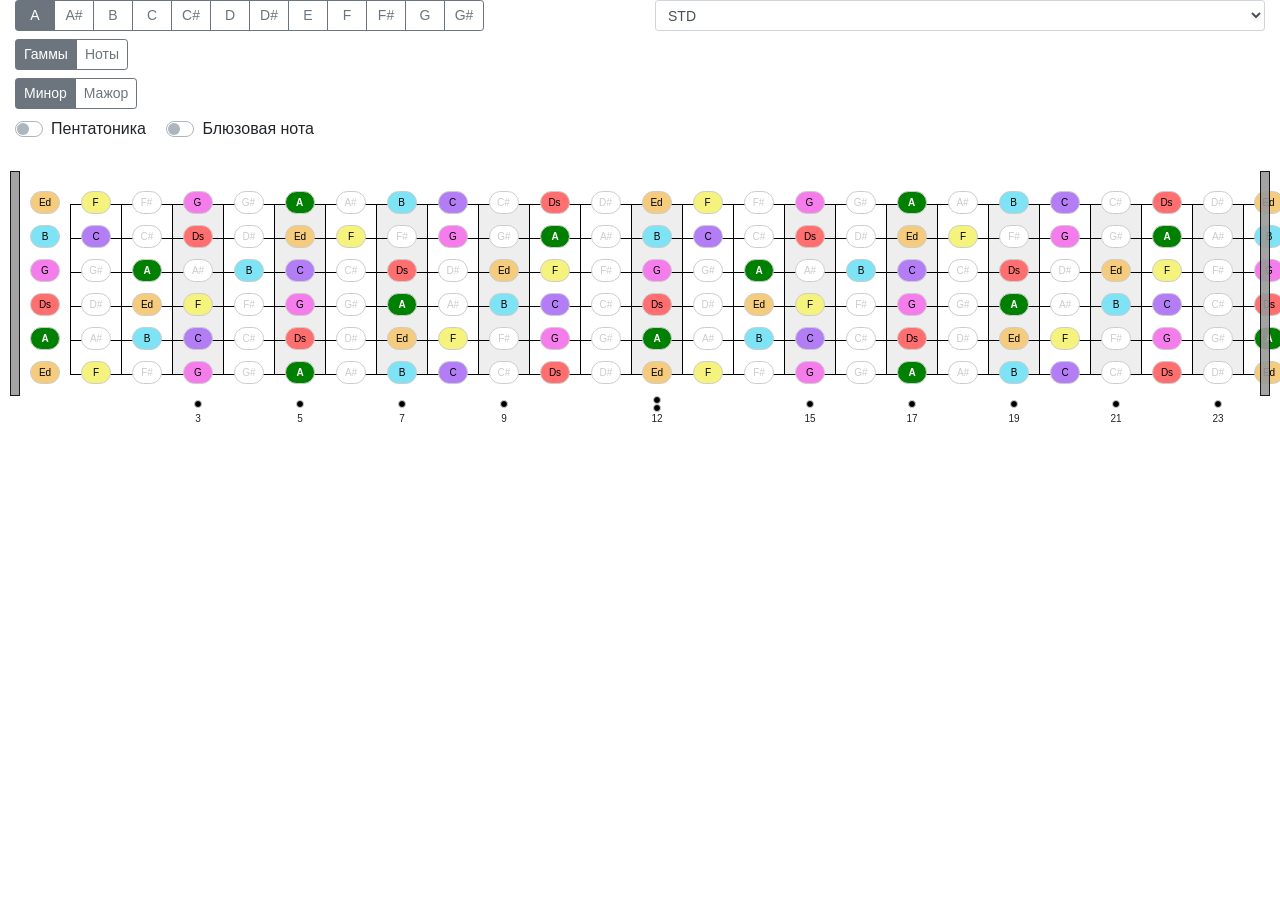
==== index.html @ bd9bd76b "Renamed to index.html" ====
<!DOCTYPE html>
<html>
<head>
	<title>Гриф</title>
	<link rel="stylesheet" href="css/bootstrap.min.css" >
	<link rel="stylesheet" href="css/bootstrap-toggle.min.css" >
	<link rel="stylesheet" href="css/neck.css" >

	<link rel="stylesheet" href="css/jquery-ui.min.css" >
	<link rel="stylesheet" href="css/jquery-ui.structure.css" >
	<link rel="stylesheet" href="css/jquery-ui.theme.css" >

	<script type="text/javascript" src="js/jquery-3.3.1.min.js"></script>
	<script type="text/javascript" src="js/bootstrap.bundle.min.js"></script>
	<script type="text/javascript" src="js/bootstrap-toggle.min.js"></script>
	<script type="text/javascript" src="js/jquery-ui.min.js"></script>
</head>
<body>

<div class="container-fluid">
	<div class="row">
		<div class="col">
			<div class="btn-group btn-group-toggle" id="key-switch" data-toggle="buttons">
				<label class="btn btn-sm btn-outline-secondary active"><input type="radio" name="key" value="A" checked> A</label>
				<label class="btn btn-sm btn-outline-secondary"><input type="radio" name="key" value="AS">A#</label>
				<label class="btn btn-sm btn-outline-secondary"><input type="radio" name="key" value="B">B</label>
				<label class="btn btn-sm btn-outline-secondary"><input type="radio" name="key" value="C">C</label>
				<label class="btn btn-sm btn-outline-secondary"><input type="radio" name="key" value="CS">C#</label>
				<label class="btn btn-sm btn-outline-secondary"><input type="radio" name="key" value="D">D</label>
				<label class="btn btn-sm btn-outline-secondary"><input type="radio" name="key" value="DS">D#</label>
				<label class="btn btn-sm btn-outline-secondary"><input type="radio" name="key" value="E">E</label>
				<label class="btn btn-sm btn-outline-secondary"><input type="radio" name="key" value="F">F</label>
				<label class="btn btn-sm btn-outline-secondary"><input type="radio" name="key" value="FS">F#</label>
				<label class="btn btn-sm btn-outline-secondary"><input type="radio" name="key" value="G">G</label>
				<label class="btn btn-sm btn-outline-secondary"><input type="radio" name="key" value="GS">G#</label>
			</div>
		</div>
		<div class="col">
			<select class="form-control form-control-sm" id="tuningSelect">
				
			</select>
		</div>
	</div>
	<div class="row mt-2">
		<div class="col">
			<div class="btn-group btn-group-toggle" data-toggle="buttons">
				<label class="btn btn-sm btn-outline-secondary active"><input type="radio" name="view-mode" value="scale" checked>Гаммы</label>
				<label class="btn btn-sm btn-outline-secondary"><input type="radio" name="view-mode" value="notes">Ноты</label>
			</div>
		</div>
	</div>	

	<div class="row mt-2 scale-controls">
		<div class="col">
			<div class="btn-group btn-group-toggle" id="harmony-switch" data-toggle="buttons">
				<label class="btn btn-sm btn-outline-secondary active"><input type="radio" name="harmony" value="min" checked>Минор</label>
				<label class="btn btn-sm btn-outline-secondary"><input type="radio" name="harmony" value="maj">Мажор</label>
			</div>
		</div>
	</div>
	<div class="row mt-2 scale-controls" style="margin-bottom: 30px">
		<div class="col">
			<div class="custom-control custom-switch custom-control-inline">
			  <input type="checkbox" class="custom-control-input" id="pent">
			  <label class="custom-control-label" for="pent">Пентатоника</label>
			</div>
			<div class="custom-control custom-switch custom-control-inline">
			  <input type="checkbox" class="custom-control-input" id="blues">
			  <label class="custom-control-label" for="blues">Блюзовая нота</label>
			</div>

		</div>
	</div>


</div>

<div class="overflow left" ></div>
<div class="overflow right"></div>
<table id="neck" cellspacing="0"></table>

<script type="text/javascript">
var _KEY = "A";
var _HARMONY = "min";
var _MODE = "scale"; //notes

var fretsCount = 26;
var notes = ["A", "A#", "B", "C", "C#", "D", "D#", "E", "F", "F#", "G", "G#"];
//			  0    1     2    3    4     5    6     7    8    9     10   11

var strings;
var tunings = {
	"STD": [7, 2, 10, 5, 0, 7],
	"Dropped D": [7, 2, 10, 5, 0, 5],
	"C Tuning": [3, 10, 6, 1, 8, 3]
};

var exclPent = {
	"min":  [2,6],
	"maj":  [4,7]	
}

var bluesPos = {
	"min": 5,
	"maj": 3		
}

var scales = {
	"min":  [0, 2, 1, 2, 2, 1, 2],
	"maj":  [0, 2, 2, 1, 2, 2, 2]
}

var sdmn = 4;
var dmn = 5;

var getNote = function(string, fret){
	var pos = (string + fret)%12;
	return notes[pos];
}

var drawNeck = function(){
	return new Promise((resolve, reject)=>{
		strings.forEach((string, ind)=>{
			var $row = $("<tr  class='"+string+"'/>");
			for(i=0; i<fretsCount+1; i++){
				var $cell = $("<td><div class='"+getNote(string, i).replace("#", "S")+"'><span>"+getNote(string, i)+"</span></div></td>");
				if(ind > 0 && [3,5,7,9,12,15,17,19,21,23,26].indexOf(i) >= 0){$cell.addClass("grey");}
				$row.append($cell);
			}
			$("#neck").append($row);
		});

		var $row = $("<tr class='marks'/>");
		for(i=0; i<fretsCount+1; i++){
			if([3,5,7,9,12,15,17,19,21,23,26].indexOf(i) >= 0){
				$row.append("<td><div class='fred-mark'/>"+((i == 12 || i == 26) ? "<div class='fred-mark'/>" : "") +"</td>");
			}else{
				$row.append("<td></td>");
			}
		}
		$("#neck").append($row);
		var $row = $("<tr class='numbers'/>");
		for(i=0; i<fretsCount+1; i++){
			if([3,5,7,9,12,15,17,19,21,23,26].indexOf(i) >= 0){
				$row.append("<td>"+i+"</td>");
			}else{
				$row.append("<td></td>");
			}
		}
		$("#neck").append($row);
		resolve();
	})
};

var reset = function(){
	// $("#neck div").removeClass("active")
	// 	.removeClass("key")
	// 	.removeClass("blues");
	$("#neck tr").remove();
}

var getNoteByPos = function(pos){
	if(pos > 11)
		return notes[pos-12];
	else if (pos < 0)
		return notes[pos+12];
	return notes[pos];
}

var getBem = function(note){
	return getNoteByPos(notes.indexOf(note) - 2);
}

var drawScale = function(k, h){
	var selected = [];
	var kp = notes.indexOf(k);
	var sc = scales[h];
	var bluesNote = "notexists";
	sc.forEach((inc, ind)=>{
		kp += inc;
		if($("#pent").is(":checked") && exclPent[h].indexOf((ind+1)) >= 0){
			//return; // do nothing
		} else {
			selected.push(getNoteByPos(kp).replace("#", "S"));
		}

		if(sdmn == ind+1){
			$("div."+getNoteByPos(kp).replace("#", "S")+">span").text(getNoteByPos(kp) + "s");
		}

		if(dmn == ind+1){
			$("div."+getNoteByPos(kp).replace("#", "S")+">span").text(getNoteByPos(kp) + "d");			
		}

		if($("#blues").is(":checked") && bluesPos[h] == ind){
			bluesNote = getBem(getNoteByPos(kp)).replace("#", "S");
		}
	})

	selected.forEach((note)=>{
		$("div."+note).addClass("active");
	});

	$("div."+k).addClass("key");
	$("div."+bluesNote).addClass("active");
	$("div."+bluesNote).addClass("blues");
};

$(()=>{
	$("#tuningSelect").change((e)=>{
		strings = tunings[$(e.target).find("option:selected").val()];
		reset(); drawNeck().then(()=>{drawScale(_KEY, _HARMONY);});
	})

	Object.keys(tunings).forEach((key)=>{
		$("#tuningSelect").append($("<option />").val(key).text(key));
	});

	$("#tuningSelect option").children().first().attr("selected", true);
	strings = tunings[$("#tuningSelect").children().first().val()];

	$("#key-switch label").on('click', (event)=>{
		_KEY = $(event.target).find("input").val();
		reset(); drawNeck().then(()=>{drawScale(_KEY, _HARMONY);});
	});

	$("#harmony-switch label").on('click', (event)=>{
		_HARMONY = $(event.target).find("input").val();
		reset(); drawNeck().then(()=>{drawScale(_KEY, _HARMONY);});
	});

	$("#pent").on("change", ()=>{reset(); drawNeck().then(()=>{drawScale(_KEY, _HARMONY);});});
	$("#blues").on("change", ()=>{reset(); drawNeck().then(()=>{drawScale(_KEY, _HARMONY);});});

	drawNeck()
	.then(()=>{
		drawScale(_KEY, _HARMONY);
	});

	$( ".overflow" ).resizable({
		handles: "e, w"
	});
})

</script>
</body>
</html>
---- css/neck.css ----
table{
	margin: 0 auto 0;
	float: left;
	width: 1200px;
	position: fixed;
	left: 20px;
}
table tr:first-child td{
	border-left: none;
	border-right: none;
}

table tr.marks td, table tr.numbers td{
	border: none;
	padding-top: 3px;
	height: 30px;
}
div.fred-mark{
	border-radius: 10px;
	width: 3px;
	height: 3px;
	background-color: #000;
	margin: 0 auto;
}


table td{
	border-left: 1px solid black;
	border-right: 1px solid black;
	border-bottom: 1px solid black;
	font-size: 10px;
	text-align: center;
	padding:5px 10px;
}

table td:first-child {
	border: none;
}

table td > div{
	border: 1px solid #CCC;
	border-radius: 20px;
	position: relative;
	top: 15px;
	background-color: #FFF;
	width: 30px;
	padding: 3px;
	color: #CCC;
}

div.active{color: #000; opacity: 1;}
div.active.A{background-color: #b27df5}
div.active.AS{background-color: #b27df5}

div.active.B{background-color: #7de3f5}

div.active.C{background-color: #b27df5}
div.active.CS{background-color: #d7c0f5}

div.active.D{background-color: #ff6f6f}
div.active.DS{background-color: #ffb6b6}

div.active.E{background-color: #f5cc7d}

div.active.F{background-color: #f5f27d}
div.active.FS{background-color: #f5f27d}

div.active.G{background-color: #f57deb}
div.active.GS{background-color: #f57deb}

div.AS > span,
div.CS > span,
div.DS > span,
div.FS > span,
div.GS > span {
	/*opacity: 0.4;*/
}

div.active.key {
	font-weight: bold;
	background-color: green;
	color: #FFF;
}

div.active.blues {
	font-weight: bold;
	background-color: red;
	color: #FFF;
}

td.grey{
	background-color: #EEE;
}

/* CONTROLS */
#key-switch > label{
	width: 40px;
}

.overflow {
	border: 1px solid black;
	margin: 0 10px;
	background-color: #999;
	opacity: 0.9;
	width: 10px;
	float: left;
    height: 225px;
    position: relative !important;
    z-index: 10000;
}

.overflow.right {
	float: right;
}
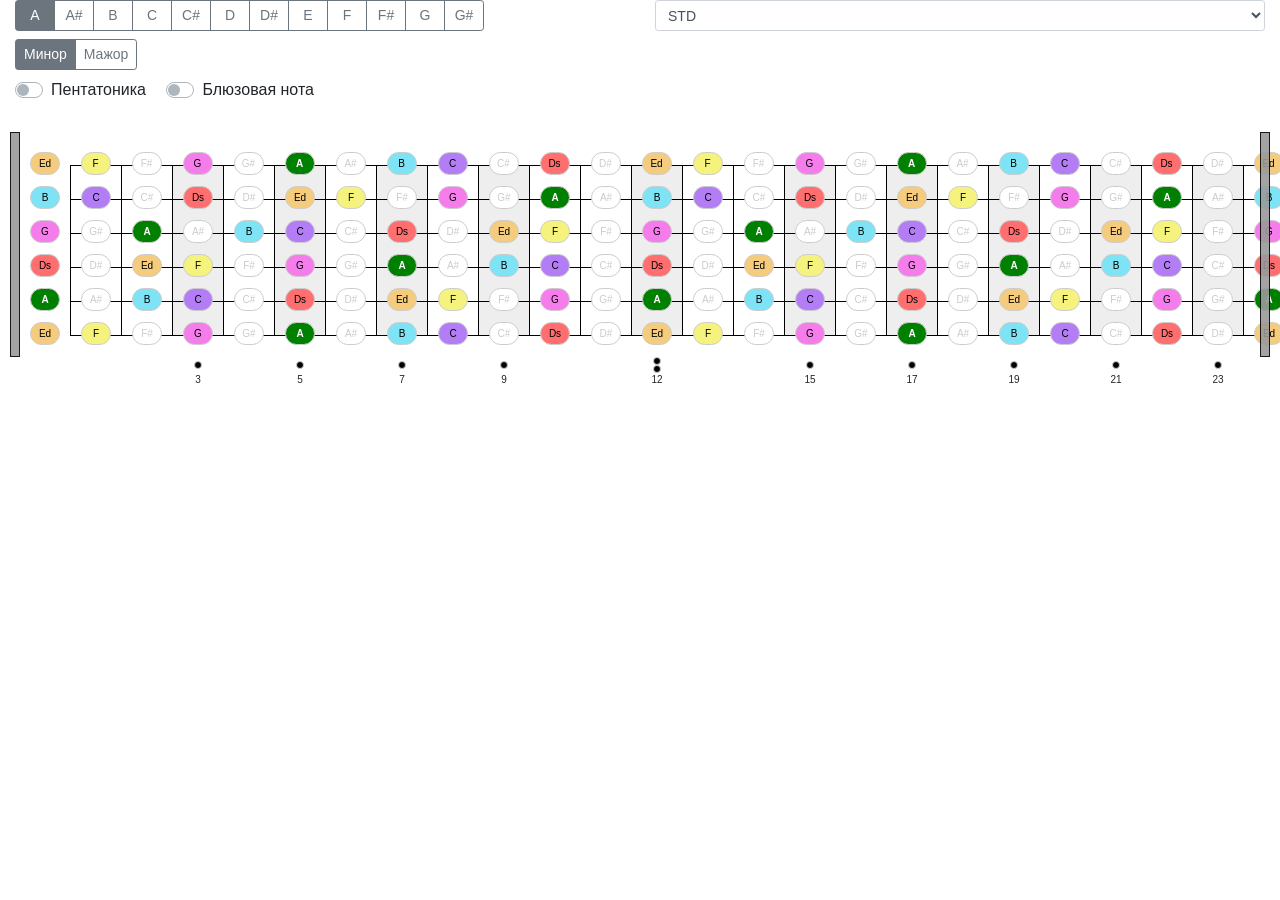
==== commit 10c9322b: "Removed scale/note selection" ====
--- a/index.html
+++ b/index.html
@@ -41,6 +41,7 @@
 			</select>
 		</div>
 	</div>
+	<!--
 	<div class="row mt-2">
 		<div class="col">
 			<div class="btn-group btn-group-toggle" data-toggle="buttons">
@@ -49,6 +50,7 @@
 			</div>
 		</div>
 	</div>	
+-->
 
 	<div class="row mt-2 scale-controls">
 		<div class="col">
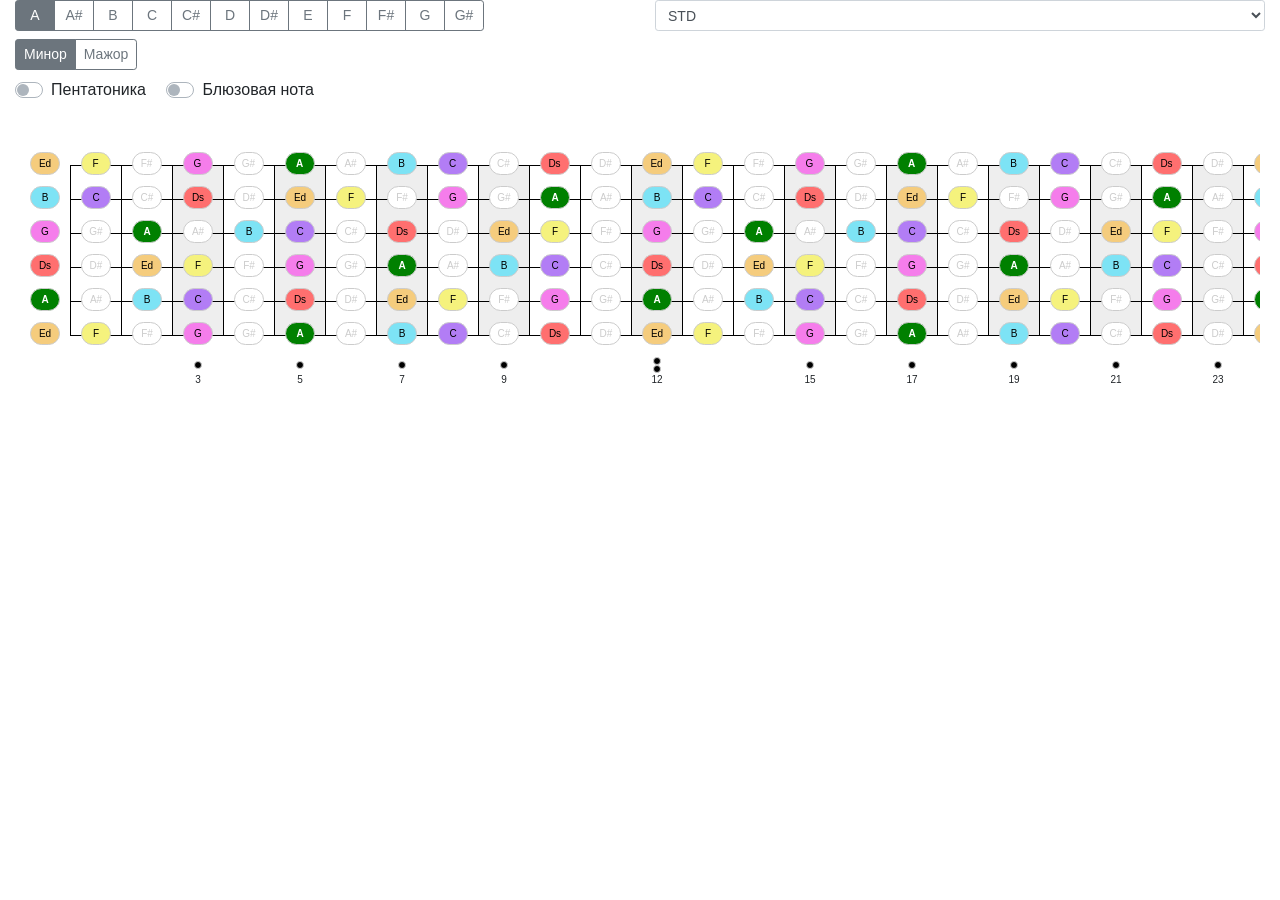
==== commit 3c77ae63: "It should be possible to scroll neck on small screens." ====
--- a/index.html
+++ b/index.html
@@ -77,9 +77,12 @@
 
 </div>
 
-<div class="overflow left" ></div>
+<!--<div class="overflow left" ></div>
 <div class="overflow right"></div>
+-->
+<div id="table-holder">
 <table id="neck" cellspacing="0"></table>
+</div>
 
 <script type="text/javascript">
 var _KEY = "A";
--- a/css/neck.css
+++ b/css/neck.css
@@ -1,9 +1,14 @@
+#table-holder{
+    display: block;
+    overflow-x: scroll;
+    margin-left: 20px;
+    margin-right: 20px;
+}
+
 table{
 	margin: 0 auto 0;
 	float: left;
 	width: 1200px;
-	position: fixed;
-	left: 20px;
 }
 table tr:first-child td{
 	border-left: none;
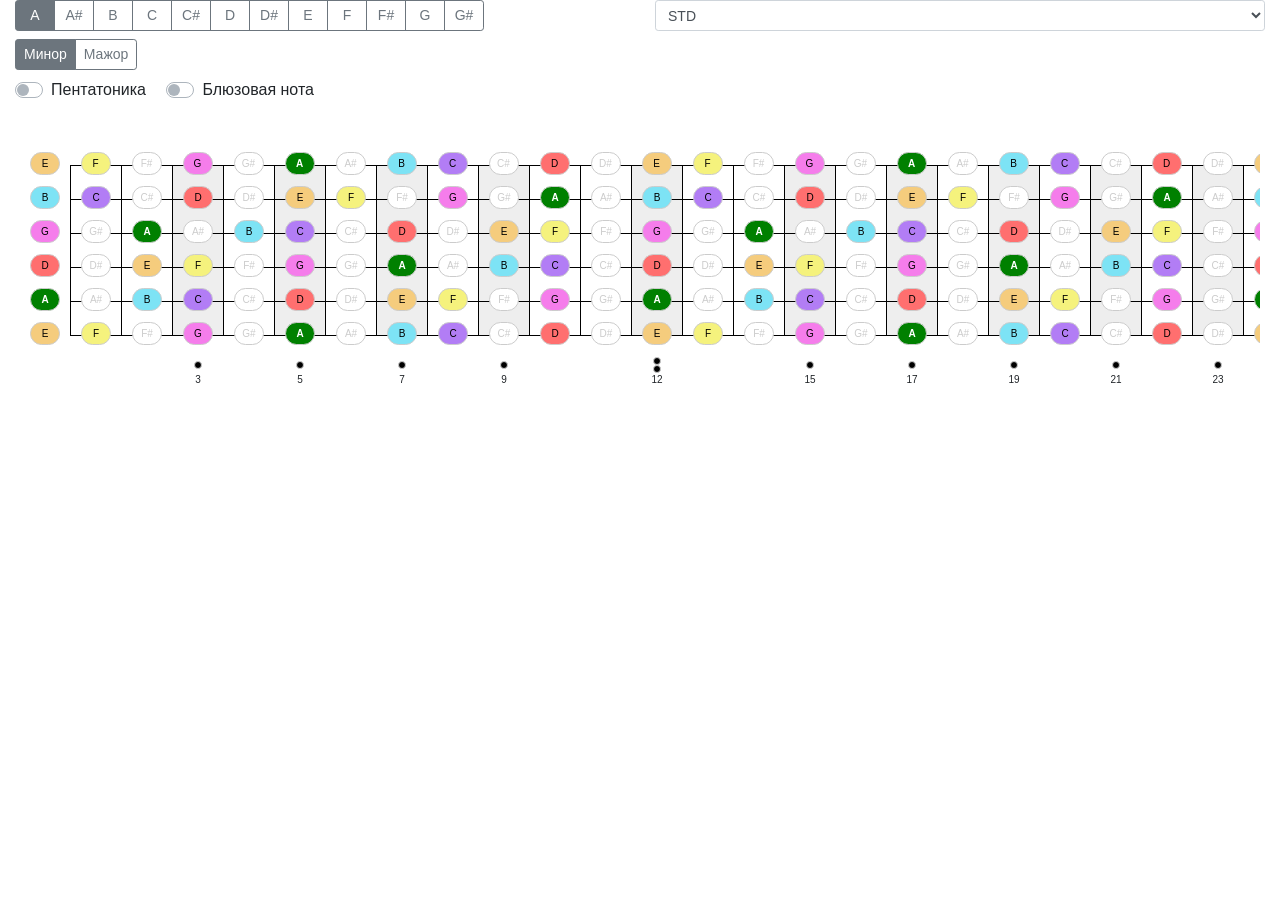
==== commit 002faae3: "Fixed issue with # notes" ====
--- a/index.html
+++ b/index.html
@@ -22,17 +22,17 @@
 		<div class="col">
 			<div class="btn-group btn-group-toggle" id="key-switch" data-toggle="buttons">
 				<label class="btn btn-sm btn-outline-secondary active"><input type="radio" name="key" value="A" checked> A</label>
-				<label class="btn btn-sm btn-outline-secondary"><input type="radio" name="key" value="AS">A#</label>
+				<label class="btn btn-sm btn-outline-secondary"><input type="radio" name="key" value="A#">A#</label>
 				<label class="btn btn-sm btn-outline-secondary"><input type="radio" name="key" value="B">B</label>
 				<label class="btn btn-sm btn-outline-secondary"><input type="radio" name="key" value="C">C</label>
-				<label class="btn btn-sm btn-outline-secondary"><input type="radio" name="key" value="CS">C#</label>
+				<label class="btn btn-sm btn-outline-secondary"><input type="radio" name="key" value="C#">C#</label>
 				<label class="btn btn-sm btn-outline-secondary"><input type="radio" name="key" value="D">D</label>
-				<label class="btn btn-sm btn-outline-secondary"><input type="radio" name="key" value="DS">D#</label>
+				<label class="btn btn-sm btn-outline-secondary"><input type="radio" name="key" value="D#">D#</label>
 				<label class="btn btn-sm btn-outline-secondary"><input type="radio" name="key" value="E">E</label>
 				<label class="btn btn-sm btn-outline-secondary"><input type="radio" name="key" value="F">F</label>
-				<label class="btn btn-sm btn-outline-secondary"><input type="radio" name="key" value="FS">F#</label>
+				<label class="btn btn-sm btn-outline-secondary"><input type="radio" name="key" value="F#">F#</label>
 				<label class="btn btn-sm btn-outline-secondary"><input type="radio" name="key" value="G">G</label>
-				<label class="btn btn-sm btn-outline-secondary"><input type="radio" name="key" value="GS">G#</label>
+				<label class="btn btn-sm btn-outline-secondary"><input type="radio" name="key" value="G#">G#</label>
 			</div>
 		</div>
 		<div class="col">
@@ -189,6 +189,7 @@
 			selected.push(getNoteByPos(kp).replace("#", "S"));
 		}
 
+/*
 		if(sdmn == ind+1){
 			$("div."+getNoteByPos(kp).replace("#", "S")+">span").text(getNoteByPos(kp) + "s");
 		}
@@ -196,7 +197,7 @@
 		if(dmn == ind+1){
 			$("div."+getNoteByPos(kp).replace("#", "S")+">span").text(getNoteByPos(kp) + "d");			
 		}
-
+*/		
 		if($("#blues").is(":checked") && bluesPos[h] == ind){
 			bluesNote = getBem(getNoteByPos(kp)).replace("#", "S");
 		}
--- a/css/neck.css
+++ b/css/neck.css
@@ -54,6 +54,7 @@
 }
 
 div.active{color: #000; opacity: 1;}
+
 div.active.A{background-color: #b27df5}
 div.active.AS{background-color: #b27df5}
 
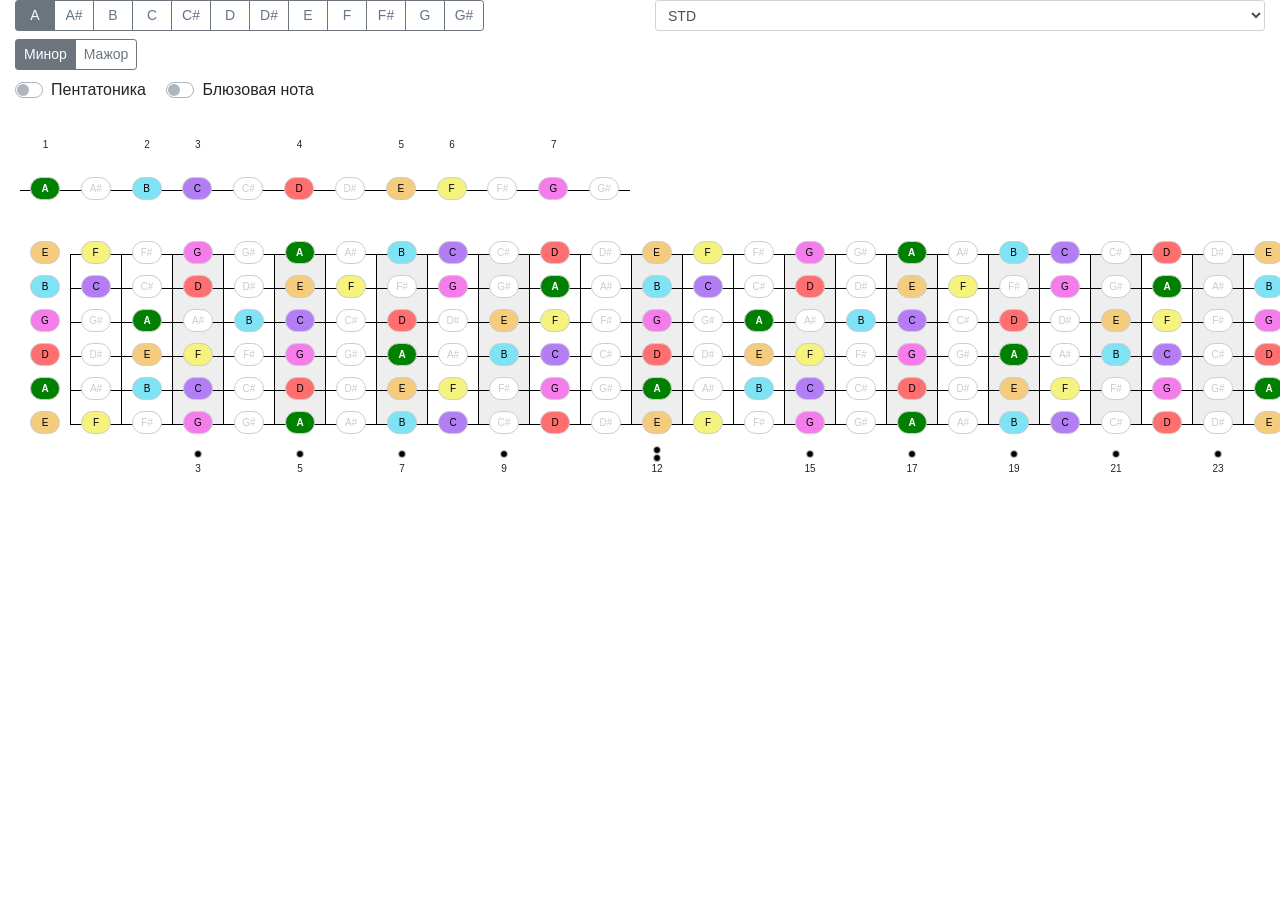
==== commit 0506cb3f: "- Added scale steps numbers visualization" ====
--- a/index.html
+++ b/index.html
@@ -80,6 +80,14 @@
 <!--<div class="overflow left" ></div>
 <div class="overflow right"></div>
 -->
+
+<div id="scale-notes-holder">
+	<table id="scale-notes" cellspacing="0">
+		
+	</table>
+</div>
+
+
 <div id="table-holder">
 <table id="neck" cellspacing="0"></table>
 </div>
@@ -157,11 +165,49 @@
 	})
 };
 
+var drawNotes = function(k, h){
+	return new Promise((resolve, reject)=>{
+		var $row = $("<tr/>");
+		start = notes.indexOf(k);
+
+		var sc = scales[h];
+		var step = 1;
+		sc.forEach((s, ind)=>{
+			for (i=1; i<s; i++){
+				$row.append("<td/>")
+			}
+			$row.append("<td>"+step+"</td>");
+			step++;
+		})
+
+		// notes.forEach((note, ind)=>{
+		// 	$row.append("<td>"+(ind+1)+"</td>")
+		// })
+
+		$("#scale-notes").append($row);
+
+		$row = $("<tr/>");
+		for(i=start; i<notes.length; i++){
+			var $cell = $("<td><div class='"+notes[i].replace("#", "S")+"'><span>"+notes[i]+"</span></div></td>");
+			$row.append($cell)
+		}
+
+		for(i=0; i<start; i++){
+			var $cell = $("<td><div class='"+notes[i].replace("#", "S")+"'><span>"+notes[i]+"</span></div></td>");
+			$row.append($cell)
+		}
+
+		$("#scale-notes").append($row);
+		resolve();
+	})
+}
+
 var reset = function(){
 	// $("#neck div").removeClass("active")
 	// 	.removeClass("key")
 	// 	.removeClass("blues");
 	$("#neck tr").remove();
+	$("#scale-notes tr").remove();
 }
 
 var getNoteByPos = function(pos){
@@ -207,15 +253,17 @@
 		$("div."+note).addClass("active");
 	});
 
-	$("div."+k).addClass("key");
+	$("div."+k.replace("#", "S")).addClass("key");
 	$("div."+bluesNote).addClass("active");
 	$("div."+bluesNote).addClass("blues");
+
+
 };
 
 $(()=>{
 	$("#tuningSelect").change((e)=>{
 		strings = tunings[$(e.target).find("option:selected").val()];
-		reset(); drawNeck().then(()=>{drawScale(_KEY, _HARMONY);});
+		reset(); drawNeck().then(drawNotes(_KEY, _HARMONY).then(()=>{drawScale(_KEY, _HARMONY);}))
 	})
 
 	Object.keys(tunings).forEach((key)=>{
@@ -227,25 +275,25 @@
 
 	$("#key-switch label").on('click', (event)=>{
 		_KEY = $(event.target).find("input").val();
-		reset(); drawNeck().then(()=>{drawScale(_KEY, _HARMONY);});
+		reset(); drawNeck().then(drawNotes(_KEY, _HARMONY).then(()=>{drawScale(_KEY, _HARMONY);}))
 	});
 
 	$("#harmony-switch label").on('click', (event)=>{
 		_HARMONY = $(event.target).find("input").val();
-		reset(); drawNeck().then(()=>{drawScale(_KEY, _HARMONY);});
+		reset(); drawNeck().then(drawNotes(_KEY, _HARMONY).then(()=>{drawScale(_KEY, _HARMONY);}))
 	});
 
-	$("#pent").on("change", ()=>{reset(); drawNeck().then(()=>{drawScale(_KEY, _HARMONY);});});
-	$("#blues").on("change", ()=>{reset(); drawNeck().then(()=>{drawScale(_KEY, _HARMONY);});});
-
-	drawNeck()
-	.then(()=>{
-		drawScale(_KEY, _HARMONY);
-	});
-
-	$( ".overflow" ).resizable({
+	$("#pent").on("change", ()=>{reset(); drawNeck().then(drawNotes(_KEY, _HARMONY).then(()=>{drawScale(_KEY, _HARMONY);}))});
+	$("#blues").on("change", ()=>{reset(); drawNeck().then(drawNotes(_KEY, _HARMONY).then(()=>{drawScale(_KEY, _HARMONY);}))});
+
+	drawNeck().then(drawNotes(_KEY, _HARMONY).then(()=>{drawScale(_KEY, _HARMONY);}));
+
+	/*$( ".overflow" ).resizable({
 		handles: "e, w"
-	});
+	});*/
+
+
+
 })
 
 </script>
--- a/css/neck.css
+++ b/css/neck.css
@@ -3,7 +3,25 @@
     overflow-x: scroll;
     margin-left: 20px;
     margin-right: 20px;
+    float: left;
+    margin-top: 30px;
 }
+
+#scale-notes-holder {
+    display: block;
+    margin-left: 20px;
+    margin-right: 20px;
+}
+
+#scale-notes-holder table{
+	width: 610px;
+	border-bottom: 1px solid black;
+}
+
+#scale-notes-holder table td{
+	border: none;
+}
+
 
 table{
 	margin: 0 auto 0;
@@ -38,7 +56,7 @@
 	padding:5px 10px;
 }
 
-table td:first-child {
+#table-holder table td:first-child {
 	border: none;
 }
 
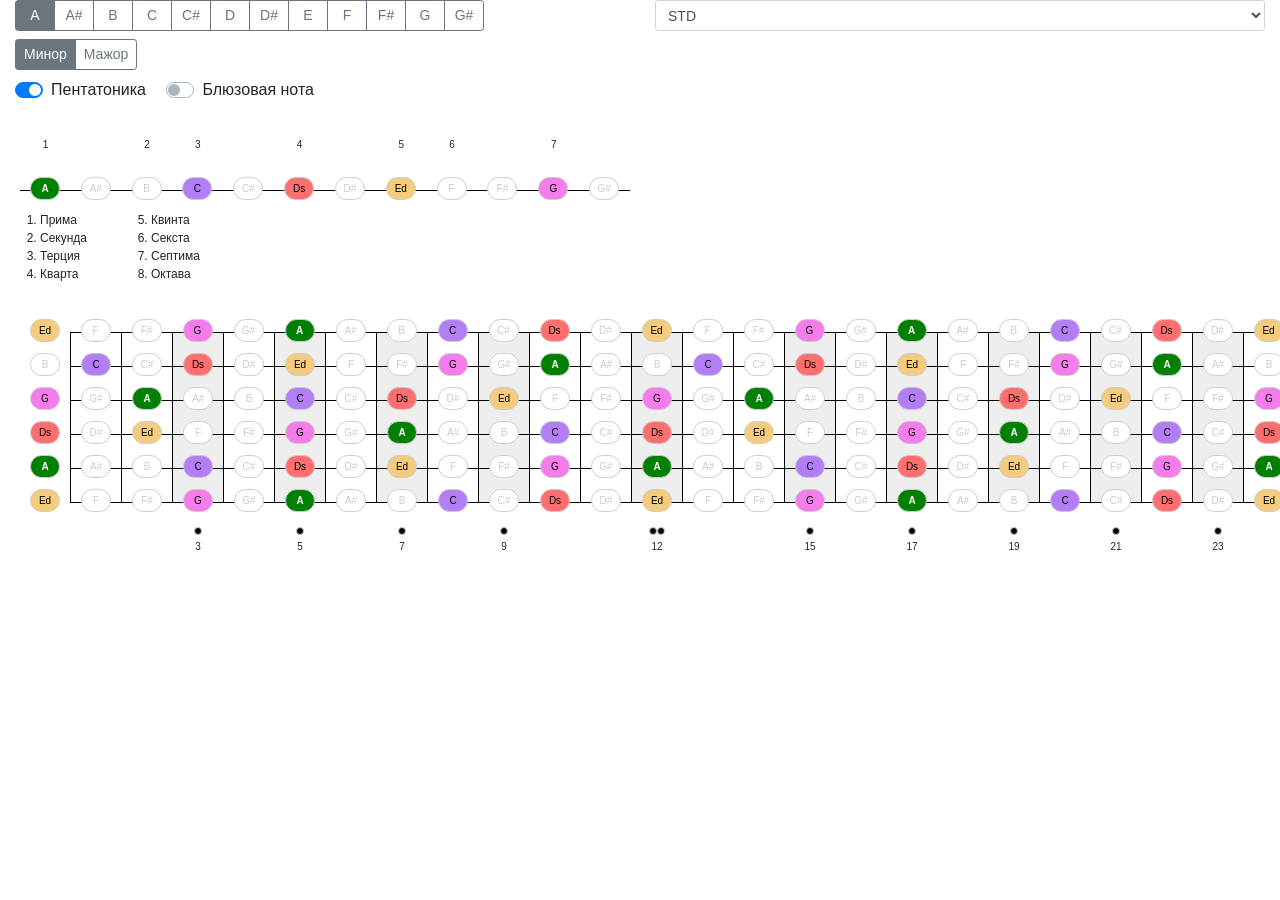
==== commit 480e234a: "- Small cosmetical changes on UI. - JS code moved to separate file." ====
--- a/index.html
+++ b/index.html
@@ -14,6 +14,8 @@
 	<script type="text/javascript" src="js/bootstrap.bundle.min.js"></script>
 	<script type="text/javascript" src="js/bootstrap-toggle.min.js"></script>
 	<script type="text/javascript" src="js/jquery-ui.min.js"></script>
+
+	<script type="text/javascript" src="js/neck.js"></script>
 </head>
 <body>
 
@@ -63,7 +65,7 @@
 	<div class="row mt-2 scale-controls" style="margin-bottom: 30px">
 		<div class="col">
 			<div class="custom-control custom-switch custom-control-inline">
-			  <input type="checkbox" class="custom-control-input" id="pent">
+			  <input type="checkbox" class="custom-control-input" id="pent" checked>
 			  <label class="custom-control-label" for="pent">Пентатоника</label>
 			</div>
 			<div class="custom-control custom-switch custom-control-inline">
@@ -82,220 +84,26 @@
 -->
 
 <div id="scale-notes-holder">
-	<table id="scale-notes" cellspacing="0">
-		
-	</table>
+	<table id="scale-notes" cellspacing="0"></table>
 </div>
 
+<div style="display: block; clear:both;">
+<ol style="font-size: 12px; columns: 2; width: 250px;">
+	<li>Прима</li>
+	<li>Секунда</li>
+	<li>Терция</li>
+	<li>Кварта</li>
+	<li>Квинта</li>
+	<li>Секста</li>
+	<li>Септима</li>
+	<li>Октава</li>
+</ol>
+</div>
 
 <div id="table-holder">
 <table id="neck" cellspacing="0"></table>
 </div>
 
-<script type="text/javascript">
-var _KEY = "A";
-var _HARMONY = "min";
-var _MODE = "scale"; //notes
 
-var fretsCount = 26;
-var notes = ["A", "A#", "B", "C", "C#", "D", "D#", "E", "F", "F#", "G", "G#"];
-//			  0    1     2    3    4     5    6     7    8    9     10   11
-
-var strings;
-var tunings = {
-	"STD": [7, 2, 10, 5, 0, 7],
-	"Dropped D": [7, 2, 10, 5, 0, 5],
-	"C Tuning": [3, 10, 6, 1, 8, 3]
-};
-
-var exclPent = {
-	"min":  [2,6],
-	"maj":  [4,7]	
-}
-
-var bluesPos = {
-	"min": 5,
-	"maj": 3		
-}
-
-var scales = {
-	"min":  [0, 2, 1, 2, 2, 1, 2],
-	"maj":  [0, 2, 2, 1, 2, 2, 2]
-}
-
-var sdmn = 4;
-var dmn = 5;
-
-var getNote = function(string, fret){
-	var pos = (string + fret)%12;
-	return notes[pos];
-}
-
-var drawNeck = function(){
-	return new Promise((resolve, reject)=>{
-		strings.forEach((string, ind)=>{
-			var $row = $("<tr  class='"+string+"'/>");
-			for(i=0; i<fretsCount+1; i++){
-				var $cell = $("<td><div class='"+getNote(string, i).replace("#", "S")+"'><span>"+getNote(string, i)+"</span></div></td>");
-				if(ind > 0 && [3,5,7,9,12,15,17,19,21,23,26].indexOf(i) >= 0){$cell.addClass("grey");}
-				$row.append($cell);
-			}
-			$("#neck").append($row);
-		});
-
-		var $row = $("<tr class='marks'/>");
-		for(i=0; i<fretsCount+1; i++){
-			if([3,5,7,9,12,15,17,19,21,23,26].indexOf(i) >= 0){
-				$row.append("<td><div class='fred-mark'/>"+((i == 12 || i == 26) ? "<div class='fred-mark'/>" : "") +"</td>");
-			}else{
-				$row.append("<td></td>");
-			}
-		}
-		$("#neck").append($row);
-		var $row = $("<tr class='numbers'/>");
-		for(i=0; i<fretsCount+1; i++){
-			if([3,5,7,9,12,15,17,19,21,23,26].indexOf(i) >= 0){
-				$row.append("<td>"+i+"</td>");
-			}else{
-				$row.append("<td></td>");
-			}
-		}
-		$("#neck").append($row);
-		resolve();
-	})
-};
-
-var drawNotes = function(k, h){
-	return new Promise((resolve, reject)=>{
-		var $row = $("<tr/>");
-		start = notes.indexOf(k);
-
-		var sc = scales[h];
-		var step = 1;
-		sc.forEach((s, ind)=>{
-			for (i=1; i<s; i++){
-				$row.append("<td/>")
-			}
-			$row.append("<td>"+step+"</td>");
-			step++;
-		})
-
-		// notes.forEach((note, ind)=>{
-		// 	$row.append("<td>"+(ind+1)+"</td>")
-		// })
-
-		$("#scale-notes").append($row);
-
-		$row = $("<tr/>");
-		for(i=start; i<notes.length; i++){
-			var $cell = $("<td><div class='"+notes[i].replace("#", "S")+"'><span>"+notes[i]+"</span></div></td>");
-			$row.append($cell)
-		}
-
-		for(i=0; i<start; i++){
-			var $cell = $("<td><div class='"+notes[i].replace("#", "S")+"'><span>"+notes[i]+"</span></div></td>");
-			$row.append($cell)
-		}
-
-		$("#scale-notes").append($row);
-		resolve();
-	})
-}
-
-var reset = function(){
-	// $("#neck div").removeClass("active")
-	// 	.removeClass("key")
-	// 	.removeClass("blues");
-	$("#neck tr").remove();
-	$("#scale-notes tr").remove();
-}
-
-var getNoteByPos = function(pos){
-	if(pos > 11)
-		return notes[pos-12];
-	else if (pos < 0)
-		return notes[pos+12];
-	return notes[pos];
-}
-
-var getBem = function(note){
-	return getNoteByPos(notes.indexOf(note) - 2);
-}
-
-var drawScale = function(k, h){
-	var selected = [];
-	var kp = notes.indexOf(k);
-	var sc = scales[h];
-	var bluesNote = "notexists";
-	sc.forEach((inc, ind)=>{
-		kp += inc;
-		if($("#pent").is(":checked") && exclPent[h].indexOf((ind+1)) >= 0){
-			//return; // do nothing
-		} else {
-			selected.push(getNoteByPos(kp).replace("#", "S"));
-		}
-
-/*
-		if(sdmn == ind+1){
-			$("div."+getNoteByPos(kp).replace("#", "S")+">span").text(getNoteByPos(kp) + "s");
-		}
-
-		if(dmn == ind+1){
-			$("div."+getNoteByPos(kp).replace("#", "S")+">span").text(getNoteByPos(kp) + "d");			
-		}
-*/		
-		if($("#blues").is(":checked") && bluesPos[h] == ind){
-			bluesNote = getBem(getNoteByPos(kp)).replace("#", "S");
-		}
-	})
-
-	selected.forEach((note)=>{
-		$("div."+note).addClass("active");
-	});
-
-	$("div."+k.replace("#", "S")).addClass("key");
-	$("div."+bluesNote).addClass("active");
-	$("div."+bluesNote).addClass("blues");
-
-
-};
-
-$(()=>{
-	$("#tuningSelect").change((e)=>{
-		strings = tunings[$(e.target).find("option:selected").val()];
-		reset(); drawNeck().then(drawNotes(_KEY, _HARMONY).then(()=>{drawScale(_KEY, _HARMONY);}))
-	})
-
-	Object.keys(tunings).forEach((key)=>{
-		$("#tuningSelect").append($("<option />").val(key).text(key));
-	});
-
-	$("#tuningSelect option").children().first().attr("selected", true);
-	strings = tunings[$("#tuningSelect").children().first().val()];
-
-	$("#key-switch label").on('click', (event)=>{
-		_KEY = $(event.target).find("input").val();
-		reset(); drawNeck().then(drawNotes(_KEY, _HARMONY).then(()=>{drawScale(_KEY, _HARMONY);}))
-	});
-
-	$("#harmony-switch label").on('click', (event)=>{
-		_HARMONY = $(event.target).find("input").val();
-		reset(); drawNeck().then(drawNotes(_KEY, _HARMONY).then(()=>{drawScale(_KEY, _HARMONY);}))
-	});
-
-	$("#pent").on("change", ()=>{reset(); drawNeck().then(drawNotes(_KEY, _HARMONY).then(()=>{drawScale(_KEY, _HARMONY);}))});
-	$("#blues").on("change", ()=>{reset(); drawNeck().then(drawNotes(_KEY, _HARMONY).then(()=>{drawScale(_KEY, _HARMONY);}))});
-
-	drawNeck().then(drawNotes(_KEY, _HARMONY).then(()=>{drawScale(_KEY, _HARMONY);}));
-
-	/*$( ".overflow" ).resizable({
-		handles: "e, w"
-	});*/
-
-
-
-})
-
-</script>
 </body>
 </html>
--- a/css/neck.css
+++ b/css/neck.css
@@ -4,13 +4,15 @@
     margin-left: 20px;
     margin-right: 20px;
     float: left;
-    margin-top: 30px;
 }
 
 #scale-notes-holder {
     display: block;
     margin-left: 20px;
     margin-right: 20px;
+    margin-bottom: 20px;
+    clear: both;
+    float: left;
 }
 
 #scale-notes-holder table{
@@ -22,6 +24,10 @@
 	border: none;
 }
 
+#scale-notes-holder table tr:first-childr td{
+	top: 20px;
+    position: relative;
+}
 
 table{
 	margin: 0 auto 0;
@@ -44,6 +50,7 @@
 	height: 3px;
 	background-color: #000;
 	margin: 0 auto;
+	display:  inline-block;
 }
 
 
@@ -72,25 +79,24 @@
 }
 
 div.active{color: #000; opacity: 1;}
-
 div.active.A{background-color: #b27df5}
 div.active.AS{background-color: #b27df5}
-
 div.active.B{background-color: #7de3f5}
-
 div.active.C{background-color: #b27df5}
 div.active.CS{background-color: #d7c0f5}
-
 div.active.D{background-color: #ff6f6f}
 div.active.DS{background-color: #ffb6b6}
-
 div.active.E{background-color: #f5cc7d}
-
 div.active.F{background-color: #f5f27d}
 div.active.FS{background-color: #f5f27d}
-
 div.active.G{background-color: #f57deb}
 div.active.GS{background-color: #f57deb}
+
+/* подсветить конкретную позицию пентатоники
+td:not(:nth-child(n+10):nth-child(-n+14)) > div.active {
+	background-color: #FFF !important;
+}
+*/
 
 div.AS > span,
 div.CS > span,
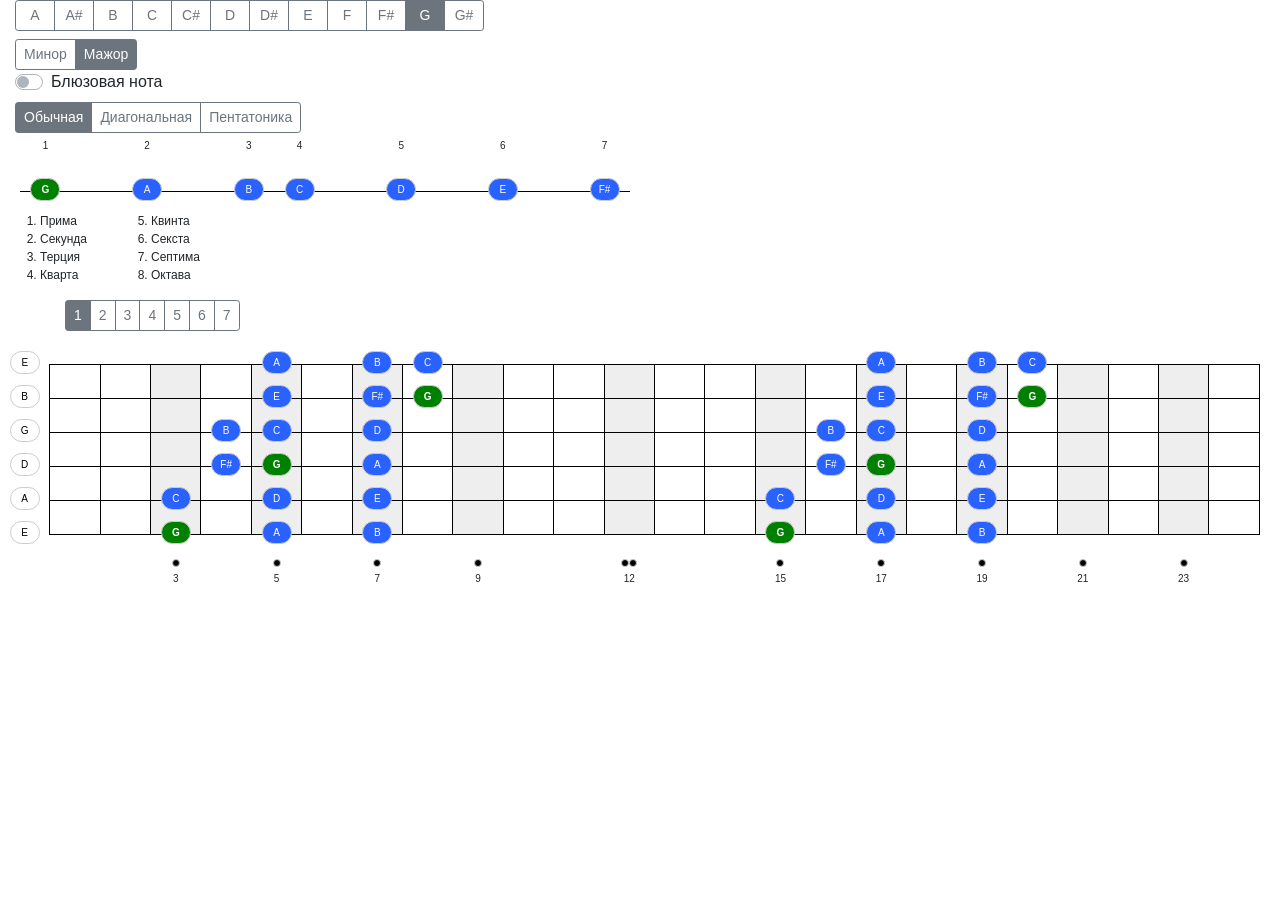
==== commit 9dde6fca: "Rework UI to support playing positions" ====
--- a/index.html
+++ b/index.html
@@ -15,6 +15,7 @@
 	<script type="text/javascript" src="js/bootstrap-toggle.min.js"></script>
 	<script type="text/javascript" src="js/jquery-ui.min.js"></script>
 
+	<script type="text/javascript" src="js/scales.js"></script>
 	<script type="text/javascript" src="js/neck.js"></script>
 </head>
 <body>
@@ -22,8 +23,15 @@
 <div class="container-fluid">
 	<div class="row">
 		<div class="col">
+			<!-- 
+				Maj		A   A#  B   C  C#  D  D#  E   F  F#  G  G#
+				Min 	F#  G   G#  A  A#  B  C   C#  D  D#  E  F
+			<div class="btn-group btn-group-toggle">
+				<label class="btn btn-sm btn-outline-primary" style="width: 60px">Major</label>
+			</div>
+			-->
 			<div class="btn-group btn-group-toggle" id="key-switch" data-toggle="buttons">
-				<label class="btn btn-sm btn-outline-secondary active"><input type="radio" name="key" value="A" checked> A</label>
+				<label class="btn btn-sm btn-outline-secondary"><input type="radio" name="key" value="A"> A</label>
 				<label class="btn btn-sm btn-outline-secondary"><input type="radio" name="key" value="A#">A#</label>
 				<label class="btn btn-sm btn-outline-secondary"><input type="radio" name="key" value="B">B</label>
 				<label class="btn btn-sm btn-outline-secondary"><input type="radio" name="key" value="C">C</label>
@@ -33,39 +41,71 @@
 				<label class="btn btn-sm btn-outline-secondary"><input type="radio" name="key" value="E">E</label>
 				<label class="btn btn-sm btn-outline-secondary"><input type="radio" name="key" value="F">F</label>
 				<label class="btn btn-sm btn-outline-secondary"><input type="radio" name="key" value="F#">F#</label>
-				<label class="btn btn-sm btn-outline-secondary"><input type="radio" name="key" value="G">G</label>
+				<label class="btn btn-sm btn-outline-secondary active"><input type="radio" name="key" value="G" checked>G</label>
 				<label class="btn btn-sm btn-outline-secondary"><input type="radio" name="key" value="G#">G#</label>
 			</div>
+			<!--
+			<span style="display: block" />
+			<div class="btn-group btn-group-toggle">
+				<label class="btn btn-sm btn-outline-primary  disabled" style="width: 60px">Minor</label>
+			</div>
+			<div class="btn-group key-switch" style="margin-top: 8px;">
+				<label class="btn btn-sm btn-outline-secondary disabled">F#</label>
+				<label class="btn btn-sm btn-outline-secondary disabled">G</label>
+				<label class="btn btn-sm btn-outline-secondary disabled">G#</label>
+				<label class="btn btn-sm btn-outline-secondary disabled">A</label>
+				<label class="btn btn-sm btn-outline-secondary disabled">A#</label>
+				<label class="btn btn-sm btn-outline-secondary disabled">B</label>
+				<label class="btn btn-sm btn-outline-secondary disabled">C</label>
+				<label class="btn btn-sm btn-outline-secondary disabled">C#</label>
+				<label class="btn btn-sm btn-outline-secondary disabled">D</label>
+				<label class="btn btn-sm btn-outline-secondary disabled">D#</label>
+				<label class="btn btn-sm btn-outline-secondary disabled">E</label>
+				<label class="btn btn-sm btn-outline-secondary disabled">F</label>
+			</div>
+		-->
 		</div>
+	</div>
+
+	<div class="row mt-2 scale-controls">
+		<div class="col">
+			<div class="btn-group btn-group-toggle" id="harmony-switch" data-toggle="buttons">
+				<label class="btn btn-sm btn-outline-secondary"><input type="radio" name="harmony" value="min">Минор</label>
+				<label class="btn btn-sm btn-outline-secondary active"><input type="radio" name="harmony" value="maj"  checked>Мажор</label>
+			</div>
+		</div>
+	</div>
+	<div class="custom-control custom-switch custom-control-inline">
+	  <input type="checkbox" class="custom-control-input" id="blues">
+	  <label class="custom-control-label" for="blues">Блюзовая нота</label>
+	</div>
+	<!--
+	-->
+
+	<div class="row">
+		<!--
 		<div class="col">
 			<select class="form-control form-control-sm" id="tuningSelect">
 				
 			</select>
 		</div>
+		-->
 	</div>
-	<!--
 	<div class="row mt-2">
 		<div class="col">
-			<div class="btn-group btn-group-toggle" data-toggle="buttons">
-				<label class="btn btn-sm btn-outline-secondary active"><input type="radio" name="view-mode" value="scale" checked>Гаммы</label>
-				<label class="btn btn-sm btn-outline-secondary"><input type="radio" name="view-mode" value="notes">Ноты</label>
+			<div class="btn-group btn-group-toggle" id="scale-mode" data-toggle="buttons">
+				<label class="btn btn-sm btn-outline-secondary active"><input type="radio" name="scale-mode" value="normal" checked>Обычная</label>
+				<label class="btn btn-sm btn-outline-secondary"><input type="radio" name="scale-mode" value="diag">Диагональная</label>
+				<label class="btn btn-sm btn-outline-secondary"><input type="radio" name="scale-mode" id="pent" value="pent">Пентатоника</label>
 			</div>
 		</div>
 	</div>	
--->
 
-	<div class="row mt-2 scale-controls">
-		<div class="col">
-			<div class="btn-group btn-group-toggle" id="harmony-switch" data-toggle="buttons">
-				<label class="btn btn-sm btn-outline-secondary active"><input type="radio" name="harmony" value="min" checked>Минор</label>
-				<label class="btn btn-sm btn-outline-secondary"><input type="radio" name="harmony" value="maj">Мажор</label>
-			</div>
-		</div>
-	</div>
+	<!--
 	<div class="row mt-2 scale-controls" style="margin-bottom: 30px">
 		<div class="col">
 			<div class="custom-control custom-switch custom-control-inline">
-			  <input type="checkbox" class="custom-control-input" id="pent" checked>
+			  <input type="checkbox" class="custom-control-input" id="pent">
 			  <label class="custom-control-label" for="pent">Пентатоника</label>
 			</div>
 			<div class="custom-control custom-switch custom-control-inline">
@@ -75,6 +115,7 @@
 
 		</div>
 	</div>
+	-->
 
 
 </div>
@@ -100,6 +141,24 @@
 </ol>
 </div>
 
+<!-- Positions switch -->
+<div class="container-fluid">
+	<div class="row">
+		<div class="col">
+			<div class="btn-group btn-group-toggle" id="position-switch" data-toggle="buttons">
+				<label class="btn btn-sm btn-outline-secondary active"><input type="checkbox" name="position" value="1" checked>1</label>
+				<label class="btn btn-sm btn-outline-secondary"><input type="checkbox" name="position" value="2">2</label>
+				<label class="btn btn-sm btn-outline-secondary"><input type="checkbox" name="position" value="3">3</label>
+				<label class="btn btn-sm btn-outline-secondary"><input type="checkbox" name="position" value="4">4</label>
+				<label class="btn btn-sm btn-outline-secondary"><input type="checkbox" name="position" value="5">5</label>
+				<label class="btn btn-sm btn-outline-secondary"><input type="checkbox" name="position" value="6">6</label>
+				<label class="btn btn-sm btn-outline-secondary"><input type="checkbox" name="position" value="7">7</label>
+			</div>			
+		</div>
+	</div>
+</div>
+
+<!-- Neck -->
 <div id="table-holder">
 <table id="neck" cellspacing="0"></table>
 </div>
--- a/css/neck.css
+++ b/css/neck.css
@@ -1,9 +1,11 @@
 #table-holder{
-    display: block;
+    /*display: block;
     overflow-x: scroll;
     margin-left: 20px;
     margin-right: 20px;
-    float: left;
+    float: left;*/
+	width: 100%;
+    padding-right: 20px;    
 }
 
 #scale-notes-holder {
@@ -32,7 +34,7 @@
 table{
 	margin: 0 auto 0;
 	float: left;
-	width: 1200px;
+	width: 100%;
 }
 table tr:first-child td{
 	border-left: none;
@@ -51,6 +53,8 @@
 	background-color: #000;
 	margin: 0 auto;
 	display:  inline-block;
+	color: #000;
+    opacity: 1;
 }
 
 
@@ -60,7 +64,7 @@
 	border-bottom: 1px solid black;
 	font-size: 10px;
 	text-align: center;
-	padding:5px 10px;
+	padding:5px 6px;
 }
 
 #table-holder table td:first-child {
@@ -75,10 +79,20 @@
 	background-color: #FFF;
 	width: 30px;
 	padding: 3px;
-	color: #CCC;
+	color: #FFF;
+	opacity: 0;
+	margin: auto;
 }
 
-div.active{color: #000; opacity: 1;}
+#table-holder table tr td:first-child div {
+	opacity: 1;
+	color: #000;
+}
+
+
+.active{color: #FFF; opacity: 1;}
+
+/*
 div.active.A{background-color: #b27df5}
 div.active.AS{background-color: #b27df5}
 div.active.B{background-color: #7de3f5}
@@ -91,6 +105,11 @@
 div.active.FS{background-color: #f5f27d}
 div.active.G{background-color: #f57deb}
 div.active.GS{background-color: #f57deb}
+*/
+div.active.A, div.active.AS, div.active.B,
+div.active.C, div.active.CS, div.active.D,
+div.active.DS, div.active.E, div.active.F,
+div.active.FS, div.active.G, div.active.GS {background-color: #2962ff}
 
 /* подсветить конкретную позицию пентатоники
 td:not(:nth-child(n+10):nth-child(-n+14)) > div.active {
@@ -114,7 +133,7 @@
 
 div.active.blues {
 	font-weight: bold;
-	background-color: red;
+	background-color: #00c1d5;
 	color: #FFF;
 }
 
@@ -123,7 +142,8 @@
 }
 
 /* CONTROLS */
-#key-switch > label{
+#key-switch > label,
+.key-switch > label{
 	width: 40px;
 }
 
@@ -141,4 +161,8 @@
 
 .overflow.right {
 	float: right;
-}+}
+
+#position-switch{
+	margin-left: 50px;	
+}
